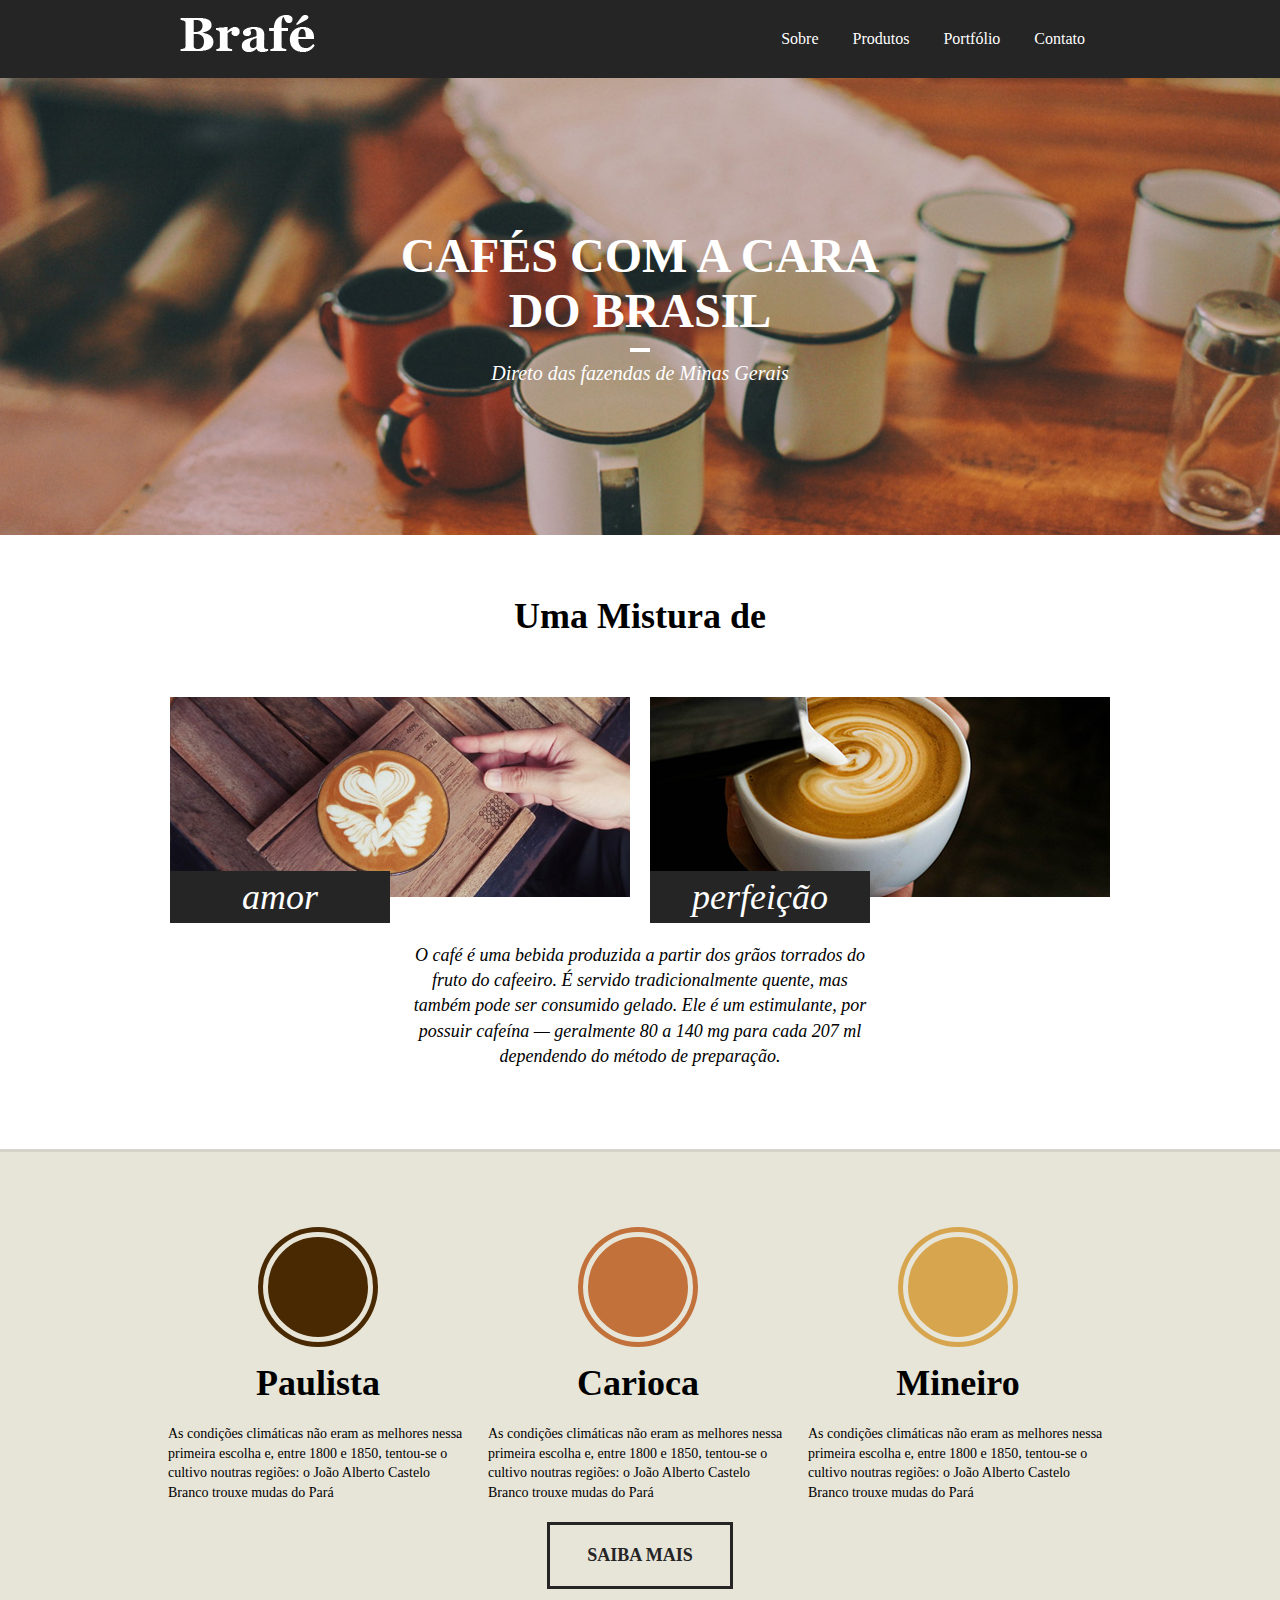
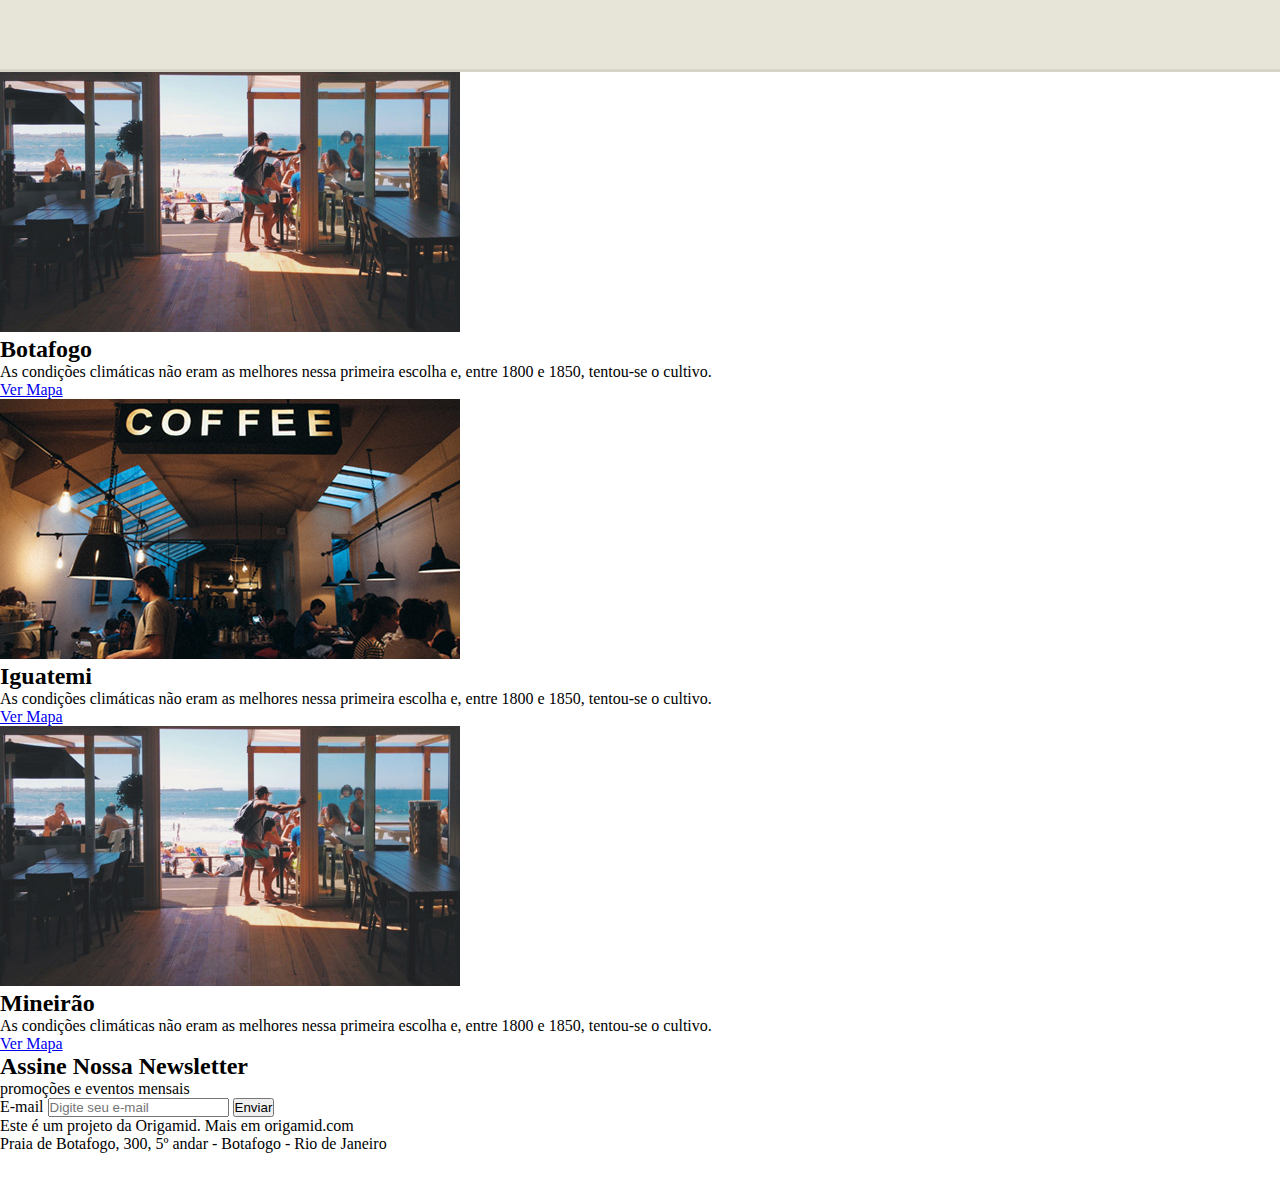
==== site_completo/index.html @ bb1968df "versao inicial do site" ====
<!DOCTYPE html>
<html>
<head>
	<title>Brafé 1</title>
	<meta charset="utf-8">
	<meta name="viewport" content="width=device-width, initial-scale=1, shrink-to-fit=no">
	<link rel="stylesheet" type="text/css" href="css/style.css">
</head>
<body>
	
	<header class="menu">
		<div class="menu-container">
			<a class="menu-logo" href="#"><img src="img/brafe.png" alt="Brafé"></a>	
			<nav class="menu-nav">
				<ul>
					<li><a href="#">Sobre</a></li>
					<li><a href="#">Produtos</a></li>
					<li><a href="#">Portfólio</a></li>
					<li><a href="#">Contato</a></li>
				</ul>
			</nav>
		</div>
	</header>
	
	<main class="intro">
		<h1>Cafés com a cara<br>do Brasil</h1>
		<p>Direto das fazendas de Minas Gerais</p>
	</main>
	
	<section class="sobre">
		<h2>Uma Mistura de</h2>
		<div class="sobre-container">
			<div class="sobre-item">
				<img src="img/cafe-1.jpg">
				<h3>amor</h3>
			</div>
			<div class="sobre-item">
				<img src="img/cafe-2.jpg">
				<h3>perfeição</h3>
			</div>
		</div>
		<p>O café é uma bebida produzida a partir dos grãos torrados do fruto do cafeeiro. É servido tradicionalmente quente, mas também pode ser consumido gelado. Ele é um estimulante, por possuir cafeína — geralmente 80 a 140 mg para cada 207 ml dependendo do método de preparação.</p>
	</section>
	
	<section class="produtos">
		<div class="produtos-container">
			<div class="produtos-item">
				<h2 class="produtos-paulista">Paulista</h2>
				<p>As condições climáticas não eram as melhores nessa primeira escolha e, entre 1800 e 1850, tentou-se o cultivo noutras regiões: o João Alberto Castelo Branco trouxe mudas do Pará</p>
			</div>
			<div class="produtos-item">
				<h2 class="produtos-carioca">Carioca</h2>
				<p>As condições climáticas não eram as melhores nessa primeira escolha e, entre 1800 e 1850, tentou-se o cultivo noutras regiões: o João Alberto Castelo Branco trouxe mudas do Pará</p>
			</div>
			<div class="produtos-item">
				<h2 class="produtos-mineiro">Mineiro</h2>
				<p>As condições climáticas não eram as melhores nessa primeira escolha e, entre 1800 e 1850, tentou-se o cultivo noutras regiões: o João Alberto Castelo Branco trouxe mudas do Pará</p>
			</div>
		</div>
		<a class="produtos-btn" href="#">Saiba Mais</a>
	</section>
	
	<section class="locais">
		<div class="locais-item">
			<img src="img/botafogo.jpg" alt="Brafé unidade Botafogo">
			<div>
				<h2>Botafogo</h2>
				<p>As condições climáticas não eram as melhores nessa primeira escolha e, entre 1800 e 1850, tentou-se o cultivo.</p>
				<a href="#">Ver Mapa</a>
			</div>
		</div>
		
		<div class="locais-item">
			<img src="img/iguatemi.jpg" alt="Brafé unidade Iguatemi">
			<div>
				<h2>Iguatemi</h2>
				<p>As condições climáticas não eram as melhores nessa primeira escolha e, entre 1800 e 1850, tentou-se o cultivo.</p>
				<a href="#">Ver Mapa</a>
			</div>
		</div>
		
		<div class="locais-item">
			<img src="img/botafogo.jpg" alt="Brafé unidade Mineirão">
			<div>
				<h2>Mineirão</h2>
				<p>As condições climáticas não eram as melhores nessa primeira escolha e, entre 1800 e 1850, tentou-se o cultivo.</p>
				<a href="#">Ver Mapa</a>
			</div>
		</div>
	
	</section>
	
	<section class="assine">
		<div class="assine-container">
			<div class="assine-info">
				<h2>Assine Nossa Newsletter</h2>
				<p>promoções e eventos mensais</p>
			</div>
			<form>
				<label>E-mail</label>
				<input type="text" placeholder="Digite seu e-mail">
				<button type="submit">Enviar</button>
			</form>
		</div>
	</section>
	
	<footer class="footer">
		<div class="footer-container">
			<p>Este é um projeto da Origamid. Mais em origamid.com<br>Praia de Botafogo, 300, 5º andar - Botafogo - Rio de Janeiro</p>
			<img src="img/brafe.png" alt="Brafé">
		</div>
	</footer>
	
</body>
</html>
---- site_completo/css/style.css ----
*,h1,h2,h3,h4,h5,h6,p,ul,img,div,li
{
	margin:0;
	padding:0;
}

.menu
{
	background: #252525;
}

.menu a
{
	color:white;
	text-decoration:none
}

.menu li
{
	list-style: none;
}
.menu-container
{
	max-width: 920px;
	padding: 15px;
	margin: 0 auto;
}
.menu-container::after, .menu-container::before
{
	display: table;
	content:'';
	clear:both;
}

.menu-nav
{
	float: right;
}

.menu-nav li
{
	display:inline-block;
}
.menu-nav li a
{
	padding: 15px;
	display: block;
}

.intro
{
	padding: 150px 0px;
	text-align: center;
	color: white;
	background: url("../img/bg-intro.jpg") no-repeat center center;
	background-size:cover;	
}
.intro h1
{
	text-transform: uppercase;
	font-size: 3em;
}
//.intro h1::after
//{
//	content:"-";
//	display: block;
//	color:white;
//}

.intro h1::after
{
	content:"";
	display: block;
	width:20px;
	height: 4px;
	background:#fff;
	margin: 10px auto;
	transition: 1s;
}

.intro h1:hover::after
{
	width: 300px;
	
}

.intro p
{
	font-size: 1.25em;
	font-style: italic;
}

.sobre
{
	padding: 60px 0px;
}
.sobre h2
{
	padding-bottom: 60px;
	text-align: center;
	font-size: 2.25em;
}
.sobre-container
{
	max-width: 960px;
	margin: 0 auto;
}
.sobre-container::after,.sobre-container::before
{
	content:'';
	display: table;
	clear:both;
}

.sobre-item
{
	max-width: 460px;
	float:left;
	margin: 0 10px;
}
.sobre-item h3
{
	font-size: 2.25em;
	background: #252525;
	width: 220px;
	color: white;
	text-align: center;
	font-weight: 400;
	padding: 5px 0;
	font-style: italic;
	margin-top:-30px;
	position: relative;
}
.sobre-item img
{
	
}

.sobre p
{
	font-size: 1.125em;
	text-align: center;
	font-style: italic;
	line-height: 1.4em;
	max-width: 460px;
	margin: 20px auto;
	//text-align: justify;
}

.produtos
{
	background: #e7e4d8;
	padding: 60px 0;
	border-top: 3px solid #d6d3c8;
	border-bottom: 3px solid #d6d3c8;
	
}
.produtos-container
{
	max-width:960px;
	margin: 0 auto;
}
.produtos-item
{
	width: 300px;
	
	margin: 0px 8px;
	display: inline-block;
}
.produtos-item h2
{
	text-align: center;
	font-size: 2.25em;
	margin-bottom: 20px;
}

.produtos-item p
{
	font-size: 0.875em;
	line-height: 1.4em;
}

.produtos-item h2::before
{
	content:'';
	display: block;
	width: 100px;
	height: 100px;
	margin: 20px auto;
	background: currentcolor;
	border-radius: 50%;
	border: 5px solid #e7e4d8;
	box-shadow: 0 0 0 5px currentcolor;
}

.produtos-paulista::before
{
	color: #492901;
}

.produtos-carioca::before
{
	color: #c17139;
}
.produtos-mineiro::before
{
	color: #d7a54d;
}


.produtos-btn
{
	display: block;
	width: 180px;
	text-transform: uppercase;
	border:3px solid #252525;
	color: #252525;
	text-decoration: none;
	font-weight: 700;
	font-size: 1.125em;
	text-align: center;
	padding: 20px 0px;
	margin: 20px auto;
	transition: 0.4s background-color;
	
}
.produtos-btn:hover
{
	color: #e7e4d8;
	background: #252525;
}
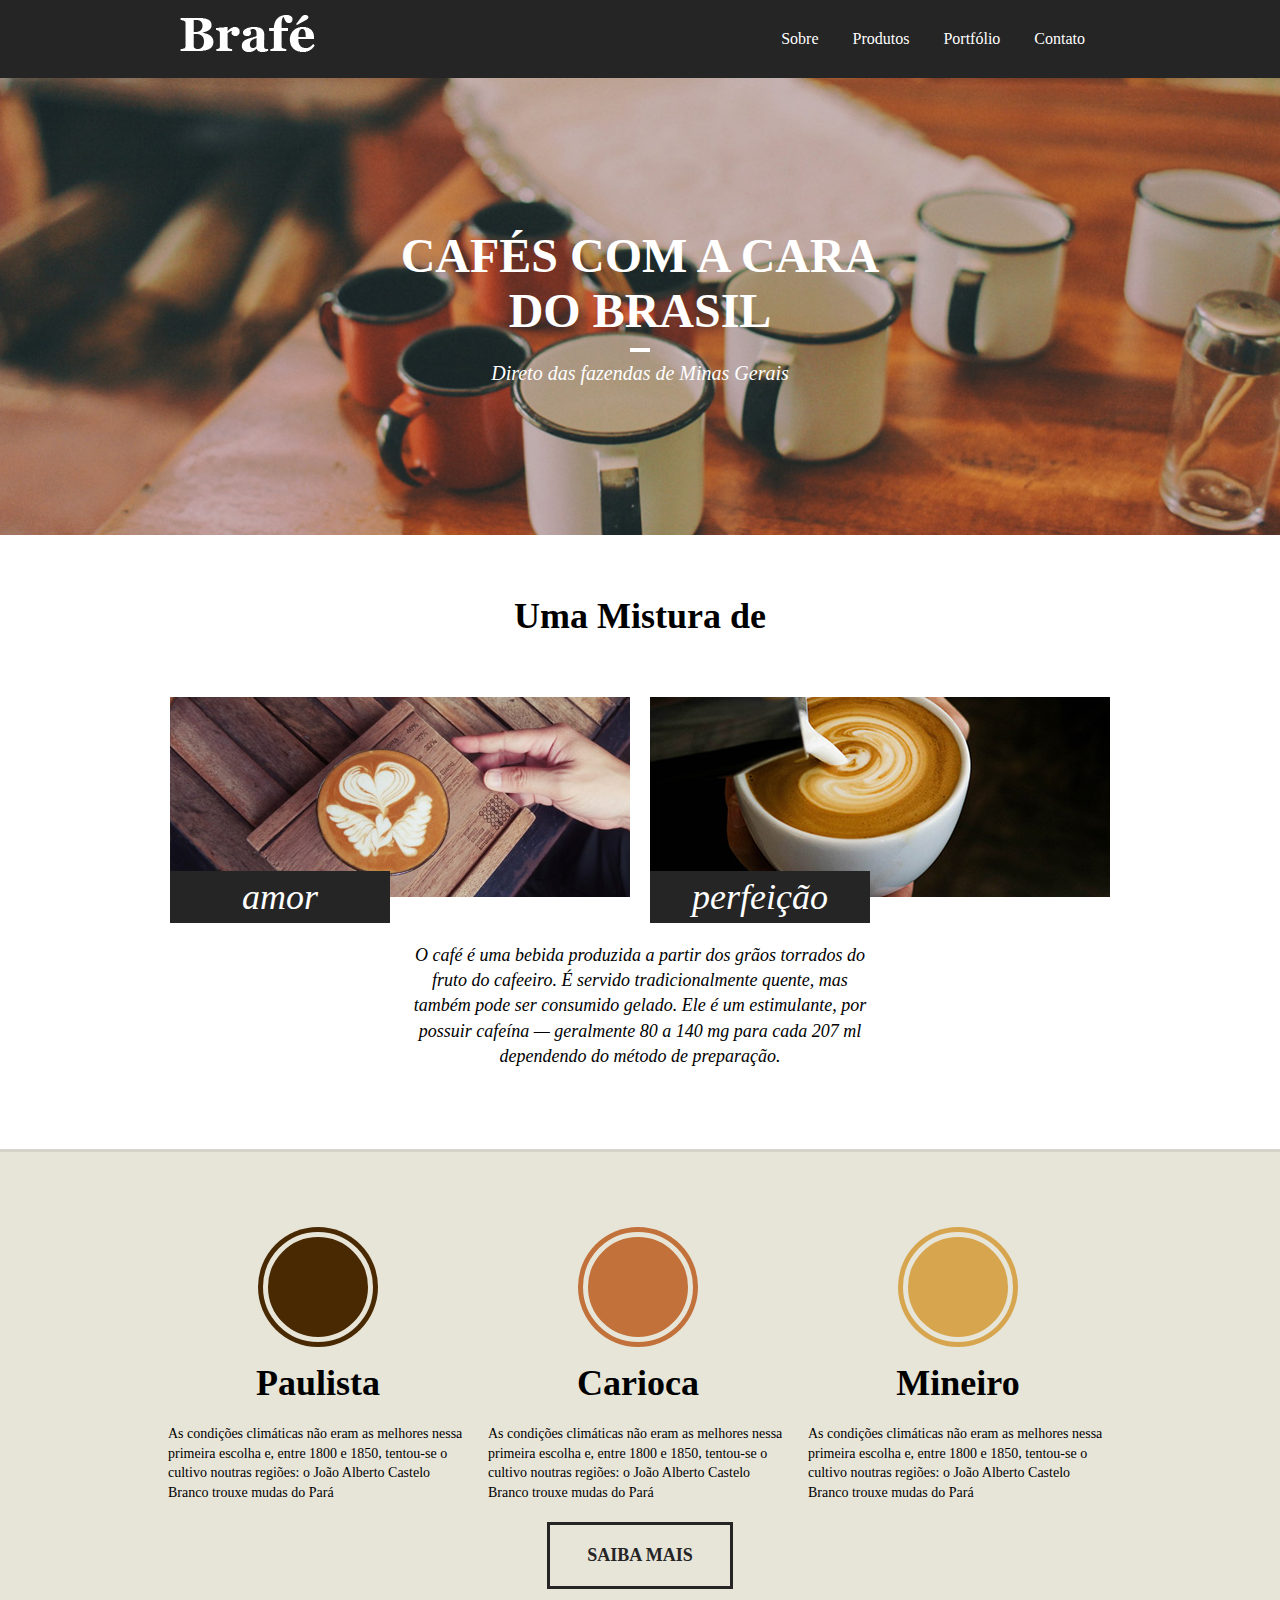
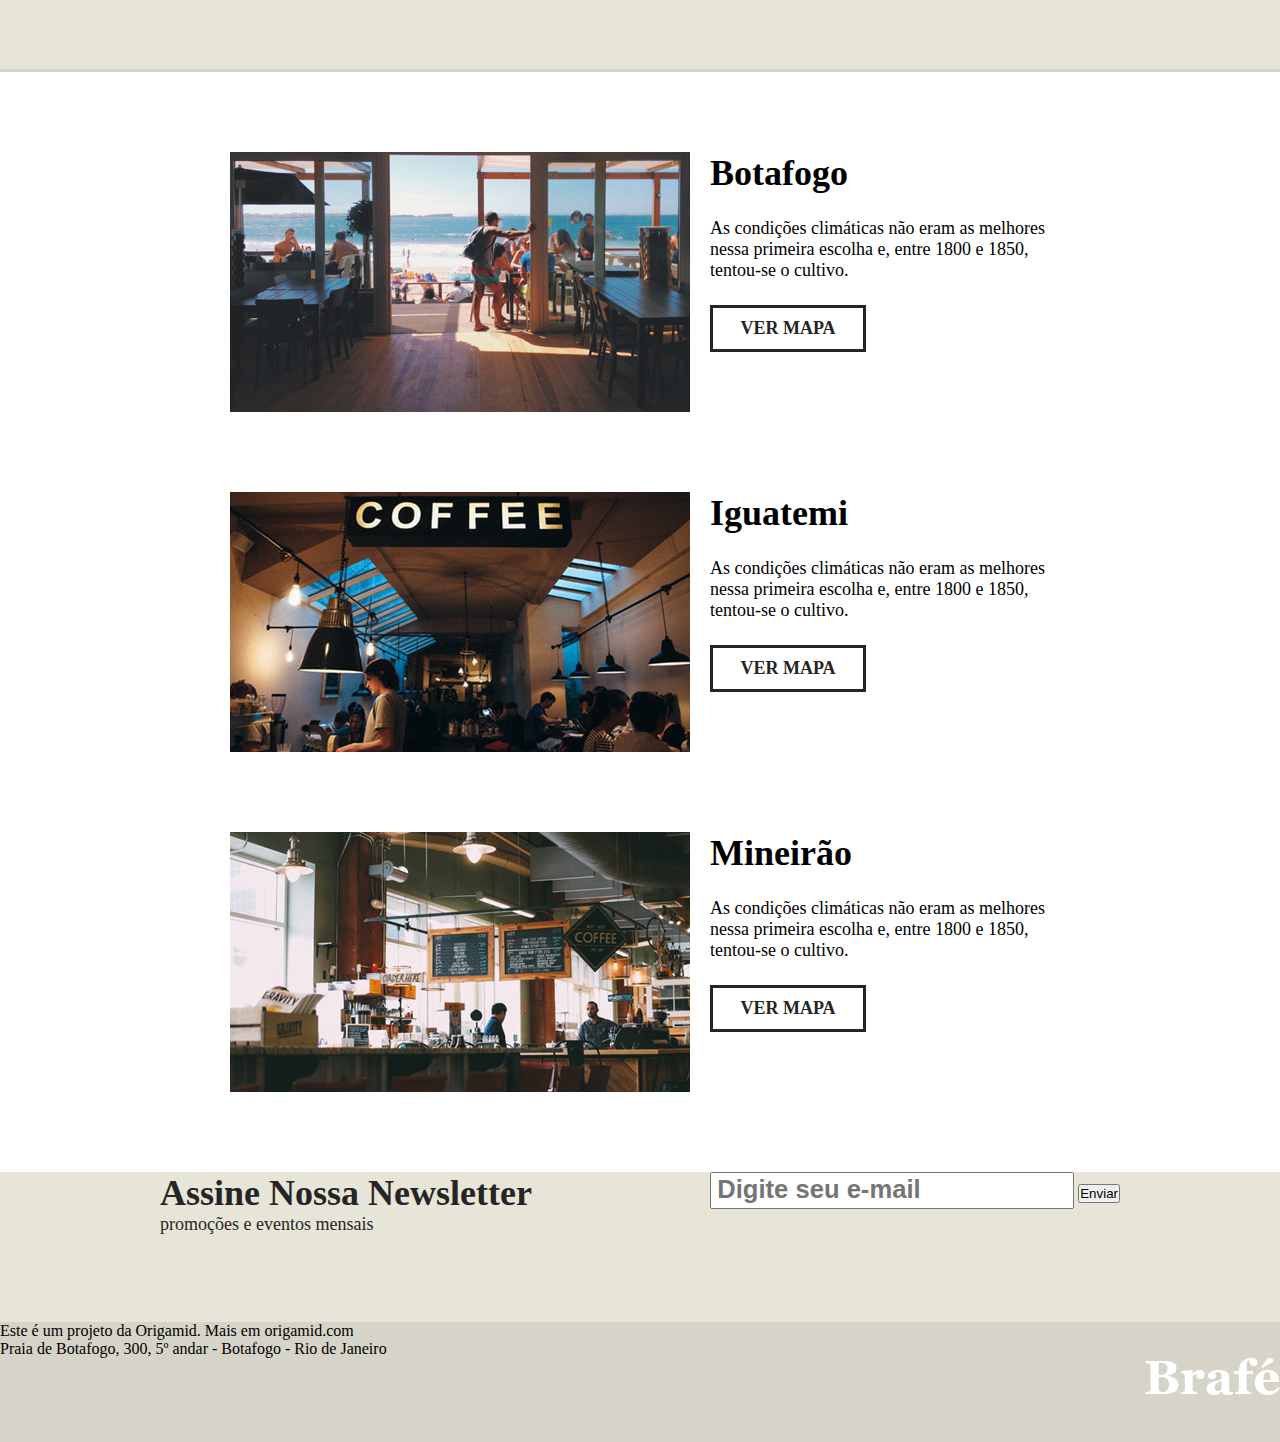
==== commit d89e10b6: "robo adicionado e css modificado" ====
--- a/site_completo/index.html
+++ b/site_completo/index.html
@@ -1,7 +1,15 @@
 <!DOCTYPE html>
 <html>
 <head>
+	<!--- meta tags --->
+
 	<title>Brafé 1</title>
+	
+	<meta name="description" content="Com o crescimento da produtora Brasil Café foi feita a opção de adotar o nome Brafé para a cafeteria, investindo em uma imagem moderna, fundada em tradição, mantendo os valores de oferecer produtos de
+qualidade e uma experiência agradável.">
+	<meta name="robots" content="index, follow"/>
+	<meta name="keywords" content="Brafé, Brasil Café, café, cafeteria, Blends"/>	
+	
 	<meta charset="utf-8">
 	<meta name="viewport" content="width=device-width, initial-scale=1, shrink-to-fit=no">
 	<link rel="stylesheet" type="text/css" href="css/style.css">
@@ -31,11 +39,11 @@
 		<h2>Uma Mistura de</h2>
 		<div class="sobre-container">
 			<div class="sobre-item">
-				<img src="img/cafe-1.jpg">
+				<img src="img/cafe-1.jpg" alt="café estilizado">
 				<h3>amor</h3>
 			</div>
 			<div class="sobre-item">
-				<img src="img/cafe-2.jpg">
+				<img src="img/cafe-2.jpg" alt="café com creme">
 				<h3>perfeição</h3>
 			</div>
 		</div>
@@ -80,7 +88,7 @@
 		</div>
 		
 		<div class="locais-item">
-			<img src="img/botafogo.jpg" alt="Brafé unidade Mineirão">
+			<img src="img/mineirao.jpg" alt="Brafé unidade Mineirão">
 			<div>
 				<h2>Mineirão</h2>
 				<p>As condições climáticas não eram as melhores nessa primeira escolha e, entre 1800 e 1850, tentou-se o cultivo.</p>
--- a/site_completo/css/style.css
+++ b/site_completo/css/style.css
@@ -230,4 +230,106 @@
 	background: #252525;
 }
 
-
+.locais
+{
+	margin: 0 auto;
+}
+.locais-item::before, .locais-item::after
+{
+	content: '';
+	display: block;
+	clear: both;
+}
+.locais-item{
+	margin: 80px auto;
+	max-width: 820px;
+}
+.locais-item h2
+{
+	font-size: 2.25em;
+	clear: none;
+}
+.locais-item p
+{
+	font-size: 1.125em;
+	margin: 24px 0;
+}
+.locais-item img
+{
+	float: left;
+}
+.locais-item div
+{
+	width: 340px;
+	float: right;
+}
+.locais-item a
+{
+	display: block;
+	width: 150px;
+	text-transform: uppercase;
+	border: 3px solid #252525;
+	font-weight: 700;
+	font-size: 1.125em;
+	text-align: center;
+	text-decoration: none;
+	color: #252525;
+	padding: 10px 0;
+	transition: 0.4s background-color;
+}
+.locais-item a:hover
+{
+	color: white;
+	background: #252525;
+}
+.assine
+{
+	margin: 0 auto;
+	background: #E7E5D8;
+	height: 150px;
+}
+.assine-container
+{
+	max-width: 960px;
+	margin: 0 auto;
+
+}
+.assine-container form
+{
+	float: right;
+}
+.assine-container input
+{
+	padding: 1px 5px 3px 5px;
+	font-size: 1.6em;
+	color: #D6D4C8;
+	font-weight: 700;
+
+	
+
+}
+.assine-container label
+{
+	display: none;
+	color: #D6D4C8;
+}
+.assine-info
+{
+	float: left;
+	font-size: 1.125em;
+	color: #252525;
+}
+.assine-info h2
+{
+	font-size: 2em;
+}
+.footer
+{
+	height: 120px;
+	background: #D6D4C8;
+}
+.footer img
+{
+
+	float: right;
+}